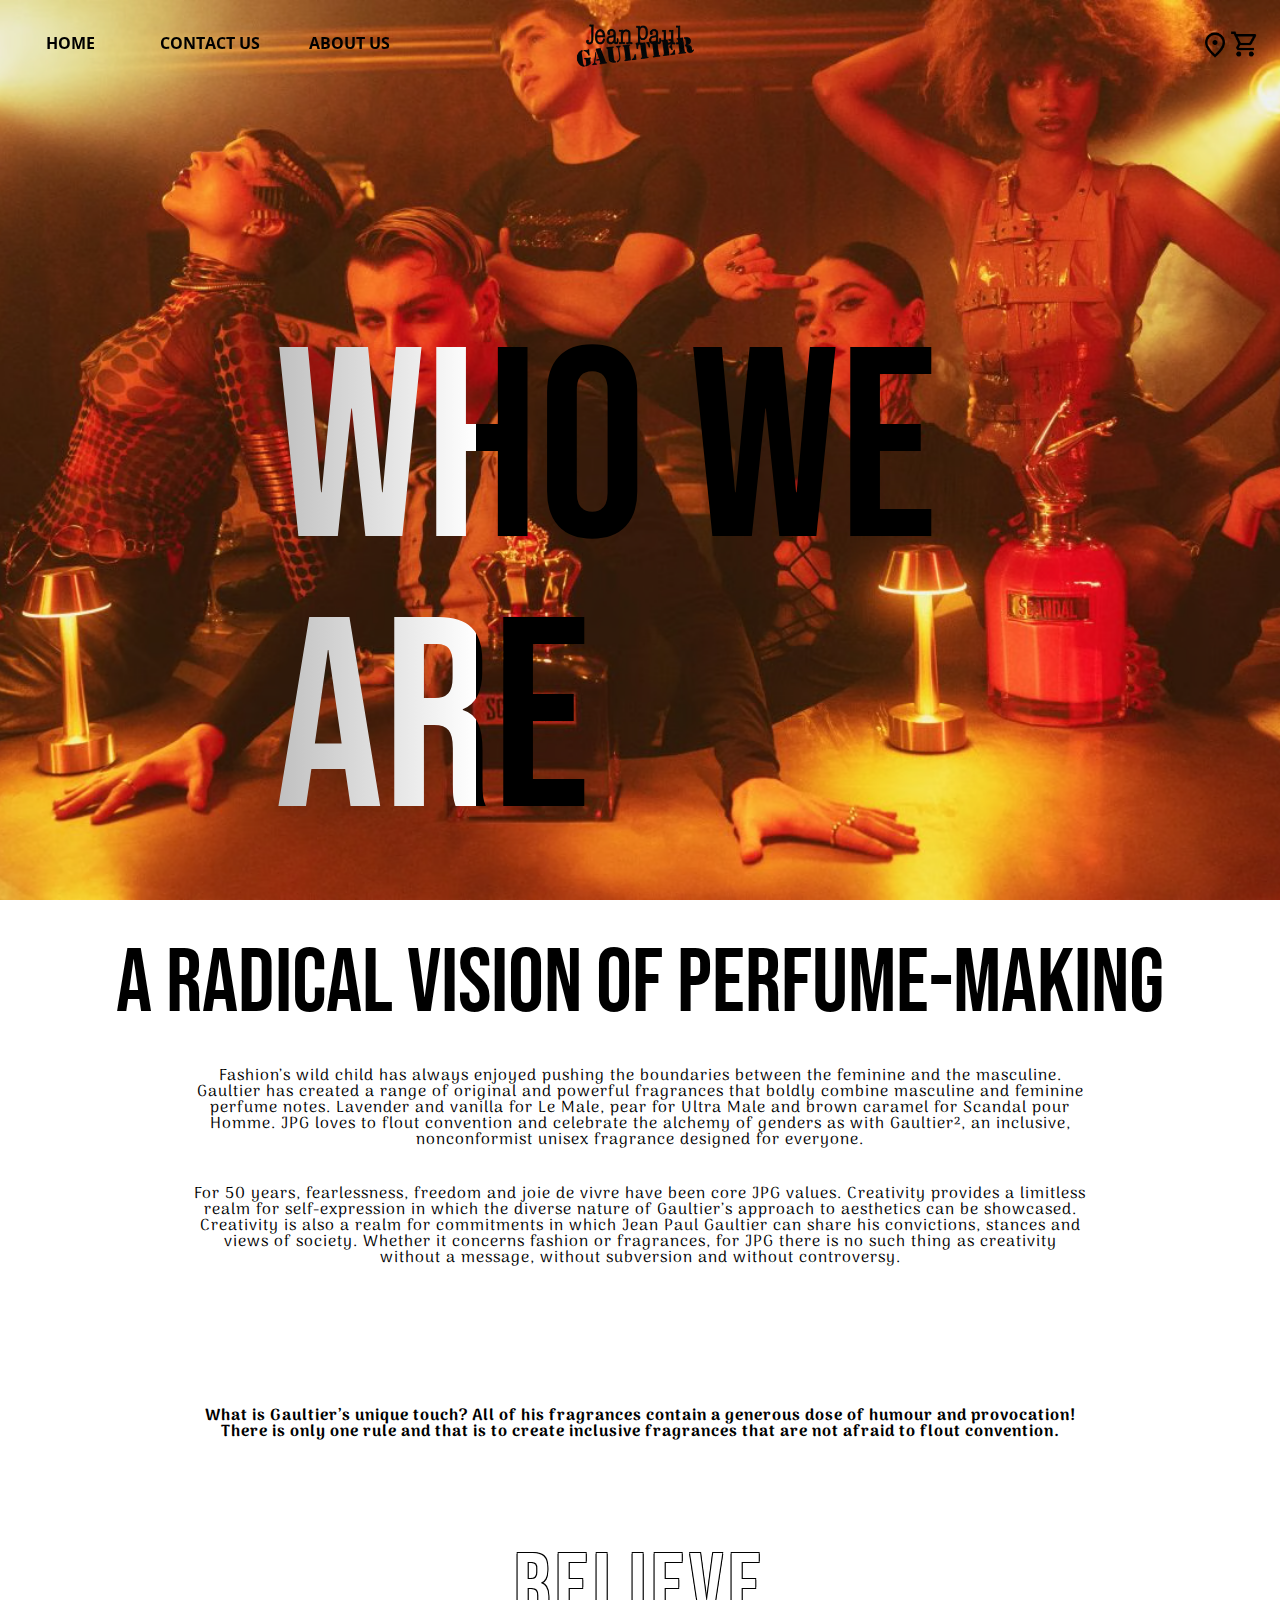
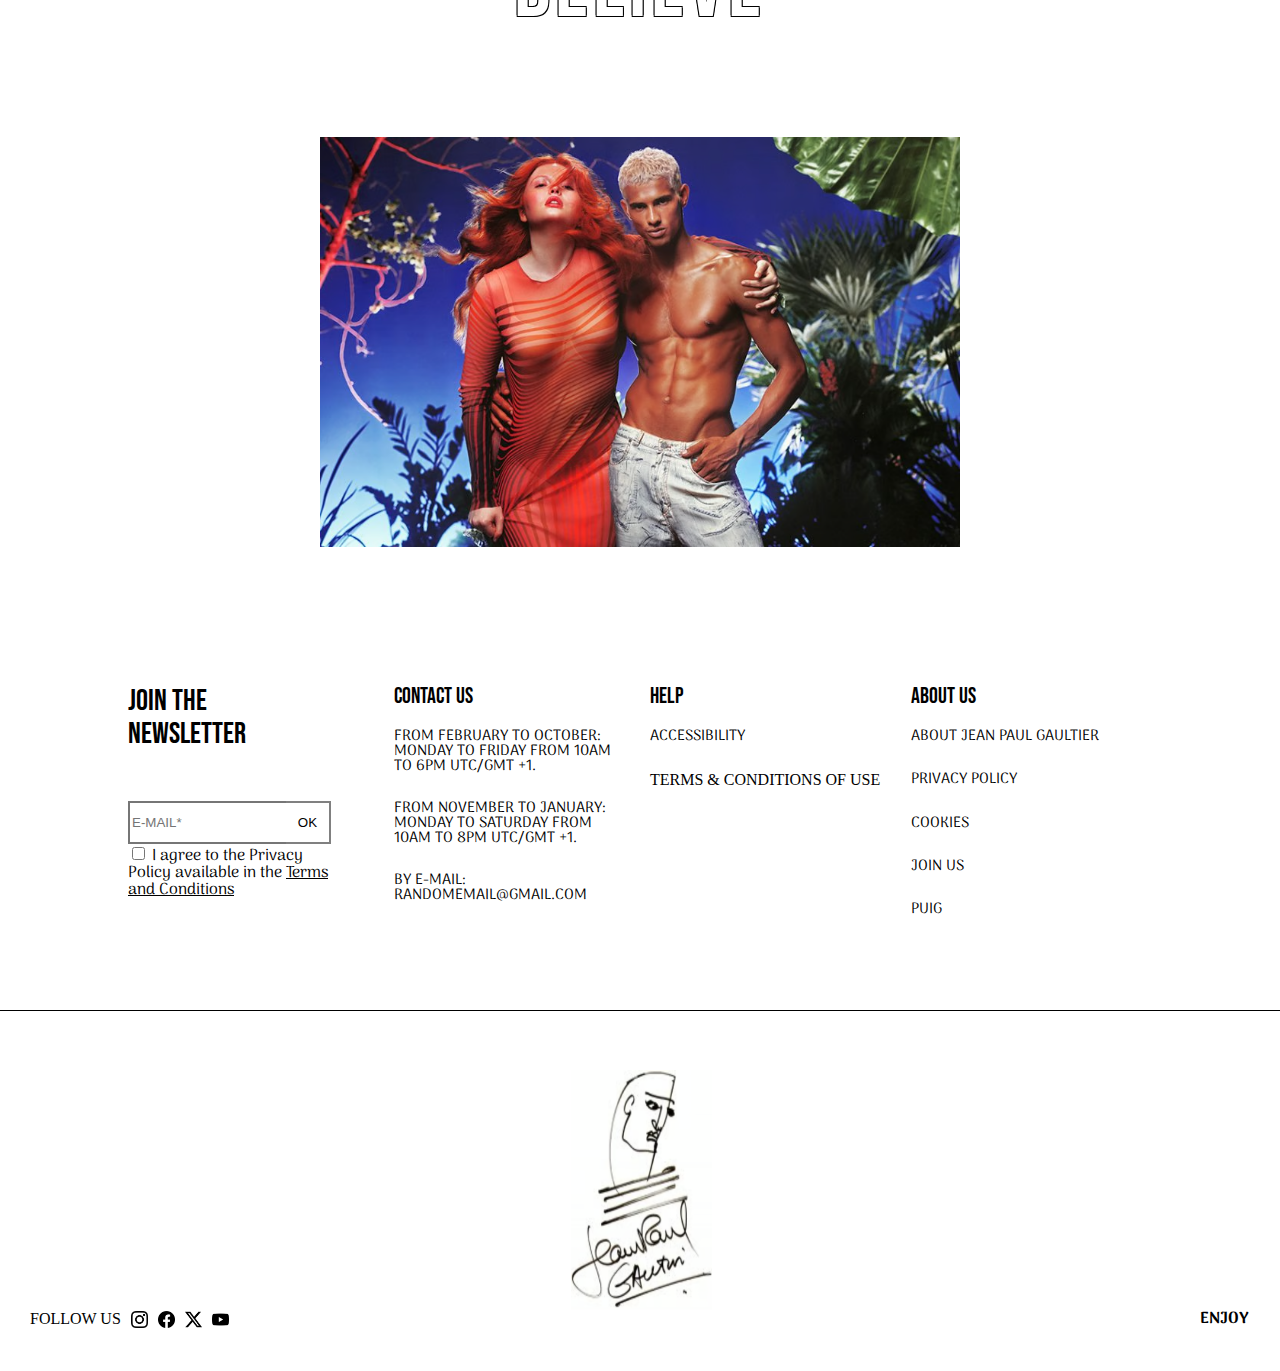
==== Final_Project/aboutUs.html @ 21e10488 "Add files via upload" ====
<!doctype html>
<html lang="en">
  
<head>
    <!--Meta datas-->
    <meta charset="utf-8">
    <meta name="viewport" content="width=device-width, initial-scale=1">
    <meta name="description" content="Perfume website-About us">
    <title>Final project</title>
    <meta name="robots" content="noindex, nofollow">
    <link rel="preconnect" href="https://fonts.googleapis.com">
    <link rel="preconnect" href="https://fonts.gstatic.com" crossorigin>
    <link href="https://fonts.googleapis.com/css2?family=Arima:wght@100..700&family=Bebas+Neue&family=Open+Sans:ital,wght@0,300..800;1,300..800&display=swap" rel="stylesheet">
    
    <link rel="stylesheet" href="./CSS/style.css">
    <link rel="stylesheet" href="./CSS/reset.css">
</head>


<body>

    <div id="GlobalHeader"></div>

<div id="AboutUS_Mast">
    <h1>Who we are</h1>
</div>

<main>
    <section id="ContactUSblock">
        <div>
            <h2>A RADICAL VISION OF PERFUME-MAKING</h2>
            <h3>Fashion’s wild child has always enjoyed pushing the boundaries between the feminine and the masculine. Gaultier has created a range of original and powerful fragrances that boldly combine masculine and feminine perfume notes. Lavender and vanilla for Le Male, pear for Ultra Male and brown caramel for Scandal pour Homme. JPG loves to flout convention and celebrate the alchemy of genders as with Gaultier², an inclusive, nonconformist unisex fragrance designed for everyone.</h3>
            <h4>For 50 years, fearlessness, freedom and joie de vivre have been core JPG values. Creativity provides a limitless realm for self-expression in which the diverse nature of Gaultier’s approach to aesthetics can be showcased. Creativity is also a realm for commitments in which Jean Paul Gaultier can share his convictions, stances and views of society. Whether it concerns fashion or fragrances, for JPG there is no such thing as creativity without a message, without subversion and without controversy. </h5>

        </div>
        <div>
            <h5>What is Gaultier’s unique touch? All of his fragrances contain a generous dose of humour and provocation! 
                There is only one rule and that is to create inclusive fragrances that are not afraid to flout convention.</h4>            <h6>BELIEVE</h6>
            <img src="./IMG/AboutUSimg3.avif">
        </div>
    </section>
</main>

    <div id="GlobalFooter"></div>

<script src="JS/java.js"></script>
</body>

</html>
---- Final_Project/CSS/style.css ----
html, body {
    height: 100%;
    margin: 0;
    padding: 0;
}

#SlideShow {
    position: relative; 
    width: 100%;
    height: 100vh; 
    overflow: hidden; 
}

/*remove later*/
p{
    height:500px;
}

.slide {
    position: absolute; /* Allows stacking on top of each other */
    width: 100%;
    height: 100vh;
    background-size: cover; 
    background-position: center; 
    background-repeat: no-repeat;
    opacity: 0; /* Hide all slides initially */
    transition: opacity 1s ease;
}

.active {
    opacity: 1; /* Show the active slide */
}

/* Ensure your background images are set correctly */
.slide:nth-child(1) {
    background-image: url('../IMG/Background1.avif');
}

.slide:nth-child(2) {
    background-image: url('../IMG/Background2.avif');
}

.slide:nth-child(3) {
    background-image: url('../IMG/Background3.avif');
}


.dot_container{
    position: absolute;
    bottom: 100px;
    left: 210px;
    text-align: center;
    z-index: 9;
}

.dot{
    display: inline-block;
    height: 15px;
    width: 15px;
    margin: 0 5px;
    border-radius: 50%;
    z-index: 10;
    background-color: white;
    cursor: pointer;
}

.dot_active{
    background-color: black;
}

.blocks{
    width: 280px;
    height: 450px;
    z-index: 9;
    position: absolute;
    bottom: 170px;
    left:120px;
}

.block1{
    position: absolute;
    width: 100%;
    height: 100%;
    display: none;
}

.block2{
    position: absolute;
    background-color: black;
    width: 100%;
    height: 100%;
    /*display: none;*/
}

.block2>div:nth-child(1){
    width: 100%;
    height: 30%;
    display:flex;
    align-items:center;
    justify-content:center
}

.block2>div:nth-child(2){
    width: 100%;
    height: 50%;
    display:flex;
    align-items:flex-start;
    justify-content:center;
}

.block2>div:nth-child(2)>div{
    display:flex;
    align-items:center;
    width:90%;
    border: 2px solid white;
    padding:5px
}

.block2>div:nth-child(1)>div>p{
    color: white;
    font-size:50px;
    height:30%;
    font-family: 'Bebas Neue';
}

.blocks2>div:nth-child(1){
    display:flex;
    flex-direction:column;
}

.block2>div:nth-child(2)>div>p{
    color:white;
    height: 50%;
    font-family: 'Arima';
}

.block2>div:nth-child(3){
    height:20%;
    display:flex;
    justify-content:center;
    align-items:center;
}

.block1>div:nth-child(3)>button{
    background-color:black;
    color:white;
    padding-top:10px;
    padding-bottom:10px;
    padding-right:80px;
    padding-left:80px;
    border: 1px solid white;
    font-size:20px;
    cursor: pointer;
    transition: background-color 0.25s;
    font-family: 'Bebas Neue';
}

.block1>div:nth-child(3)>button:hover{
    background-color: white;
    color: black;
}

.block2>div:nth-child(3)>button{
    background-color:black;
    color:white;
    padding-top:10px;
    padding-bottom:10px;
    padding-right:80px;
    padding-left:80px;
    border: 1px solid white;
    font-size:20px;
    cursor: pointer;
    transition: background-color 0.25s;
    font-family: 'Bebas Neue';
}


.block2>div:nth-child(3)>button:hover{
    background-color: white;
    color: black;
}

.block3>div:nth-child(3)>button{
    background-color:black;
    color:white;
    padding-top:10px;
    padding-bottom:10px;
    padding-right:80px;
    padding-left:80px;
    border: 1px solid white;
    font-size:20px;
    cursor: pointer;
    transition: background-color 0.25s;
    font-family: 'Bebas Neue';
}

.block3>div:nth-child(3)>button:hover{
    background-color: white;
    color: black;
}

.block3{
    position: absolute;
    width: 100%;
    height: 100%;
    display: none;
}

.block_active{
    display: block;
}


/* Header Styling */
#TOPheader {
    display: flex;
    align-items: center;
    justify-content: center;
    width: 100%;
    height: 10vh;
    position: fixed;
    top: 0;
    left: 0;
    z-index: 10;
    transition: background-color 0.5s ease; /* Smooth transition for background-color */
}

/* Transparent header when scrolled */
.white {
    background-color: white; /* Fully transparent */
}



#TOPheader>div{
    display: flex;
    width: 33.3%;
    height: 100%;
    justify-content: center;
    align-items: center;
}



#TOPheader>div:nth-child(1)>a{
    width:33.3%;
    text-align:center;
    position: relative;
    padding-bottom: 5px;
}

#TOPheader > div:nth-child(1) > a::after {
    content: ""; 
    display: block; 
    width: 100%;
    height: 3px;
    background-color: black; 
    position: absolute;
    bottom: 0;
    left: 0;
    transform: scaleX(0);
    transition: transform 0.3s ease;
}

#TOPheader > div:nth-child(1) > a:hover::after {
    transform: scaleX(1);
}

.headerA{
    text-decoration: none;
    color: black;
    /*color: white;*/
    font-family: "Open Sans";
    font-weight:bold;
}

.headerA_scrolled{
    color: black;
}


#TOPheader>div>img{
    width:35%
}

#TOPheader>div:nth-child(3){
    display:flex;
    justify-content:flex-end;
    padding-right:20px;
    width:20
}

#TOPheader>div>a{
    width: 30px;
    float:right
}

#TOPheader>div>a>img{
    width: 100%;
    float:right
}

#TOPheader>div>button{
    padding: 0;           
    border: none;          
    background: none;
    cursor: pointer;
    width:30px;
}


#TOPheader>div>button>img{
    width:100%;
    height:100%;
}

/*Main start*/

/*Main end*/

/*Footer*/


footer {
    height: 80vh; /* 30% of the viewport height */
    width: 100%;
    background-color: white; /* Optional: helps visualize the footer */
}

#UpperFooter{
    display: flex;
    height:50%;
    width:100%;
    align-items: center;
    justify-content:center;
    border-bottom-width:1px;
    border-color:black;
    border-style:solid;
}

#UpperContainer{
    display: flex;
    height:80%;
    width: 80%;
    background-color:white
}

#UpperContainer>div:nth-child(1){
    width: 25%;
    height: 100%;
    padding-right: 10px;
    background-color: white;
    
}

#UpperContainer>div:nth-child(2){
    width: 25%;
    height: 100%;
    padding-left: 10px;
    padding-right: 10px;
}

#UpperContainer>div:nth-child(3){
    width: 25%;
    height: 100%;
    padding-left: 10px;
    padding-right: 10px;;
}

#UpperContainer>div:nth-child(4){
    width: 25%;
    height: 100%;
    padding-left: 10px;
    
}

#UpperContainer>div:nth-child(4)>p:nth-child(1){
    font-family: 'Bebas Neue';
    font-size: 22px;
}

#UpperContainer>div:nth-child(4)>p:nth-child(1){
    font-family: 'Bebas Neue';
    font-size: 22px;
}


#UpperContainer>div:nth-child(1)>div{
    height:50%;
    width:90%;
}

#UpperContainer>div:nth-child(1)>div:nth-child(1){
    display:flex;
    justify-content:flex-start;
    height:40%;
}

#UpperContainer>div:nth-child(1)>div>div{
    height:60%;
    width:100%;
    font-family: 'Bebas Neue';
    text-align:left;
}

#UpperContainer>div:nth-child(1)>div>div>p{
  height:25%;
  font-size:30px;
}


#email{
    border-style:solid;
    border-right-style:none;
    padding-top:12px;
    padding-bottom:12px;
    width:70%;
    text-align:left;
    float:left;
}

#email:focus{
    border-color: black;
    box-shadow: none;
}


#email_submit{
    background-color:white;
    color:black;
    text-align:center;
    border-style:solid;
    border-left-style:none;   
    padding-top:12px;
    padding-bottom:12px;
    padding-right:12px;
    padding-left:12px;
    border-color: gray;
    transition: background-color 0.25s;
}



#terms {
    accent-color: black;
}


#terms_link{
    color:black;
}

#emailPost>label{
    font-family: 'Arima';
    padding-top: 10px;
}

#email_submit:hover{
    background-color: black;
    color: white;
    border-color: black;
}

#UpperContainer>div:nth-child(2){
    background-color: white;
    display: flex;
    align-items: center;
    justify-content: center;
}

#UpperContainer>div:nth-child(2)>div{
    height: 100%;
    width: 100%;
    padding-left: 5px;
    padding-right: 5px;
}

#UpperContainer>div:nth-child(2)>div>p{
    height: 25%;
    width: 100%;
    font-size: 15px;
    font-family: 'Arima';
}

#UpperContainer>div:nth-child(2)>div>p:nth-child(1){
    height: 15%;
    width: 100%;
    font-family: 'Bebas Neue';
    font-size: 22px;
}

#UpperContainer>div:nth-child(3){
    background-color: white;
}

#UpperContainer>div:nth-child(4){
    background-color: white;
}


#UpperContainer>div:nth-child(3)>p:nth-child(1){
    height:15%;
    width:100%;
    font-family: 'Bebas Neue';
    font-size: 22px;
}

#UpperContainer>div:nth-child(3)>p:nth-child(2){
    height:15%;
    width:100%;
    font-family: 'Arima';
    font-size: 15px;
}

#UpperContainer>div:nth-child(4)>p{
    height: 15%;
    width: 100%;
    font-size: 15px;
    font-family: 'Arima';
}

#UpperContainer>div:nth-child(4)>p:nth-child(1){
    height: 15%;
    width: 100%;
    font-size: 22px;
    font-family: 'Bebas Neue';
}




#LowFooter{
    height:50%;
    width:100%;
    display: flex;
}

#LowFooter>div{
    height: 100%;
    width:33.3%;
}

#LowFooter>div:nth-child(1){
    position: relative;
}

#LowFooter>div>p{
    height: 10px;
    width: auto;
}



#LowFooter>div:nth-child(2){
    display: flex;
    justify-content: center;
    align-items: center;
}

#LowFooter>div:nth-child(2)>img{
    height: 75%;
    width: 50%;
}

#media{
    display: flex;
    height: 10px;
    width:50px;
    width: auto;
    position: absolute;
    bottom: 50px;
    left: 30px;
}

#media>img{
    height:17px;
    padding-left:10px;
}

#media>p{
    height: 100%;
    font-family: 'Bebas Nue';
}

#LowFooter>div:nth-child(3){
    position: relative;
}

#LowFooter>div:nth-child(3)>p{
    height: 10px;
    width: auto;
    position: absolute;
    bottom: 50px;
    right: 30px;
    font-family: 'Arima';
    font-weight: bold;
}


/*Product 1 start*/

/*Product 1 end*/

/*Product 2 start*/

#MastheadP2{
    position: relative; 
    width: 100%;
    height: 100vh; 
    overflow: hidden;
    background-image: url("../IMG/Product2IMG.jpg");
    background-size: cover;
    background-position: center;
    background-repeat: no-repeat;
}

#P2block{
    width: 280px;
    height: 450px;
    z-index: 9;

    position: absolute;
    bottom: 120px;
    right:120px;
    background-color: black;
}

#P2block>div:nth-child(1){
    width: 100%;
    height: 30%;
    padding-bottom: 10px;
}

#P2block>div:nth-child(2){
    width: 100%;
    height: 70%;
    padding-top: 10px;
    text-align: left;
}

#P2block>div:nth-child(1){
    display: flex;
    justify-content: right;
    align-items: center;
}

#P2block>div>div{
    height: 50%;
    width: 90%;
    text-align: left;
}

#P2block>div>div>p{
    height: 10%;
    width: 85%;
    color: white;
    font-size: 50px;
    font-family: 'Bebas Neue';
}

#P2block>div:nth-child(2)>p{
    width:100%;
    height: 10%;
    width: 85%;
    color: white;
    font-size: 19px;
    font-family: 'Arima';
    padding-left: 20px;
    font-weight: bold;
    letter-spacing: 1px;
}

#MainContainer{
    display: flex;
    height:100vh;
    width:100%;
    padding-top: 10px;
}

#MainContainer>div{
    height:100%;
    width:50%;
    display: flex;
    justify-content: center;
    align-items: center;
}

#leftDIV>img{
    height: 90%;
    width: auto;
}

#P2buyBlock{
    height:70%;
    width:50%;
    background-color: #8C3E92;
}

#P2buyBlock>div:nth-child(1){
    display: flex;
    height: 50%;
    width: 100%;
    align-items: center;
    justify-content: center;
    padding-top: 15px;
}

#P2buyBlock>div:nth-child(1)>video{
   height: 100%;
   width: 100%;
}

#P2buyBlock>div:nth-child(2){
    width: 100%;
    height: 15%;
    text-align: center;
    padding-top: 10px;
}

#P2buyBlock>div:nth-child(2)>p:nth-child(1){
    font-family: 'Bebas Neue';
    font-size: 45px;
    width: 100%;
    height: 50%;
}

#P2buyBlock>div:nth-child(2)>p:nth-child(2){
    font-family: 'Bebas Neue';
    font-size: 20px;
    width: 100%;
    height: 50%;
    padding-top: 5px;
}

#P2buyBlock>div:nth-child(3){
    width: 100%;
    height: 10%;
    display: flex;
    justify-content: space-around;
    align-items: center;
}

    #P2buyBlock>div:nth-child(3)>button{
        width: 60px;
        height: 60px;
        border: 2px solid black; 
        font-family: 'Bebas Neue';
        font-size: large;
        transition: background-color 0.25s, color 0.25s, box-shadow 0.3s; 

    }

    #P2buyBlock>div:nth-child(3)>button:hover{
        color: white;
        background-color: black;
    }

    .P2active {
        color: white;
        background-color: black;
    }

    #P2buyBlock>div:nth-child(4){
        height: 22%;
        width: 100%;
        display: flex;
        align-items: center;
        justify-content: center;
    }

    #P2buyBlock>div:nth-child(4)>button{
        height: 60px;
        width: 150px;
        border: 2px solid black;
        font-family: 'Bebas Neue';
        font-size: 3vh;
        transition: background-color 0.25s, color 0.25s, box-shadow 0.3s;
    }

    #P2buyBlock>div:nth-child(4)>button:hover{
        background-color: black;
        color: white;
    }

/*Product 2 end*/

/*Product 3 start*/

/*Product 3 end*/

/*Product 4 start*/

/*Product 4 end*/

/*Product 5 start*/

/*Product 5 end*/

/*About us start*/

#AboutUS_Mast{
    position: relative;
    width: 100%;
    height: 100vh;
    background-image: url(../IMG/AboutUSmast.avif);
    background-repeat: no-repeat;
    background-position: center;
    background-size: cover;
}

#AboutUS_Mast > h1 {
    font-family: 'Bebas Neue';
    font-size: 30vh;
    position: absolute;
    bottom: 40px;
    left: 21.5%;
    /* Set the text color to black */
    color: transparent; /* The text will remain black */
    /* Apply the moving white stripe using linear-gradient */
    background: linear-gradient(90deg, black 20%, white 60%, black 20%, white 60%, black 20%);
    background-size: 200% 100%; /* Makes the gradient twice the width of the text */
    background-position: 100% 0; /* Start the gradient on the far right */
    /* Clip the background gradient to the text only */
    -webkit-background-clip: text; /* Clip the background to the text itself */
    background-clip: text; /* Also ensure cross-browser support */
    animation: stripeMove 3s linear infinite; /* Animation to move the stripe */
}

/* Animation to move the white stripe */
@keyframes stripeMove {
    0% {
        background-position: 100% 0; /* Start the stripe off-screen on the right */
    }
    100% {
        background-position: -100% 0; /* Move the stripe completely to the left */
    }
}

#ContactUSblock{
    height: 150vh;
    width: 100%;
}

#ContactUSblock>div:nth-child(1){
    height: 30%;
    width: 100%;
}

#ContactUSblock>div{
    display: flex;
    justify-content: space-evenly;
    align-items: center;
    flex-direction: column;
}

#ContactUSblock>div:nth-child(2){
    height: 70%;
    width: 100%;
}

#ContactUSblock>div>h2{
    font-family: 'Bebas Neue';
    font-size: 10vh;
}

#ContactUSblock>div>h3{
    font-family: 'Arima';
    width: 70vW;
    text-align: center;
    letter-spacing: 1px;
}

#ContactUSblock>div>h4{
    font-family: 'Arima';
    width: 70vW;
    text-align: center;
    letter-spacing: 1px;
}

#ContactUSblock>div>h5{
    font-family: 'Arima';
    width: 70vW;
    text-align: center;
    letter-spacing: 1px;
    font-weight: bold;
}

#ContactUSblock>div>h6{
    font-family: 'Bebas Neue';
    font-size: 10vh;
    letter-spacing: 5px;
    color: white; 
    text-shadow: 
        1px 1px 0 black, 
        -1px 1px 0 black, 
        1px -1px 0 black, 
        -1px -1px 0 black;
    transition: text-shadow 0.2s;
}

#ContactUSblock>div>h6:hover{
    color: black; 
    text-shadow: 
        1px 1px 0 white,
        -1px 1px 0 white,
        1px -1px 0 white, 
        -1px -1px 0 white;
}


#ContactUSblock>div>img{
    width: 50%;
}


/*About us end*/

/*Contact us start*/

#ContactMast{
    height: 100vh;
    position: relative;
    background-image: url(../IMG/ContactBackground.jpg);
}


#textContainer {
    position: relative;
    top: 50%; /* Center vertically */
    width: 100%; /* Full width of the screen */
    transform: translateY(-50%); /* Center the text container */
    overflow: hidden; /* Hide overflow */
    white-space: nowrap; /* Keep text on one line */
}

#LoopingText {
    display: inline-block;
    animation: scroll 10s linear infinite; /* Adjust speed to match length */
    font-size: 5rem;
    font-family: Arial, sans-serif;
    color: black;
    white-space: nowrap; /* Prevent wrapping */
}

/* Duplicate for seamless scrolling */
#LoopingText span {
    display: inline-block;
    padding-right: 1rem; /* Spacing between words */
    font-family: 'Bebas Neue';
    color: white;
}

#ContactMast img{
    height: 80%;
    position: absolute;
    bottom: 0px;
    left: 45%;
}

@keyframes scroll {
    0% {
        transform: translateX(0); /* Start from initial position */
    }
    100% {
        transform: translateX(-100%); /* Move completely out of view */
    }
}

#ContactMain{
    height: 120vh;
    width: 100%;
}

#ContactMain div:nth-child(1){
    height: 30%;
    display: flex;
    justify-content: center;
    align-items: center;
}

#ContactMain div h2{
    font-family: 'Bebas Neue';
    font-size: 7vh;
}

#ContactMain div:nth-child(2){
    height: 50%;
    width: 100%;
    display: flex;
    justify-content: center;
    align-items: center;
    position: relative;
}
#ContactMain div form{
    display: flex;
    flex-direction: column;
    height: 70%;
    justify-content: space-between;
    text-align: center;
    position: absolute;
    top: 0px;
}

#Cemail,#Cphone,#Ccomment{
    font-family: 'Bebas Neue';
}

#Cemail2,#Cphone2,#Ccomment2{
    font-family: 'Arima';
    border-style:solid;
    padding-top:12px;
    padding-bottom:12px;
    text-align:center;
    float:left;
}

#Csubmit2{
        background-color:white;
        color:black;
        text-align:center;
        border-style:solid;
        padding-top:12px;
        padding-bottom:12px;
        padding-right:12px;
        padding-left:12px;
        border-color: gray;
        transition: background-color 0.25s;
}

#Csubmit2:hover{
    background-color: black;
    color: white;
}

#ContactMain>div:nth-child(3){
    height: 20%;
    text-align: center;
}

#ContactMain>div>h3>a{
    font-family: 'Bebas Neue';
    font-size: 7vh;
    color: black;
}

/*Contact us end*/
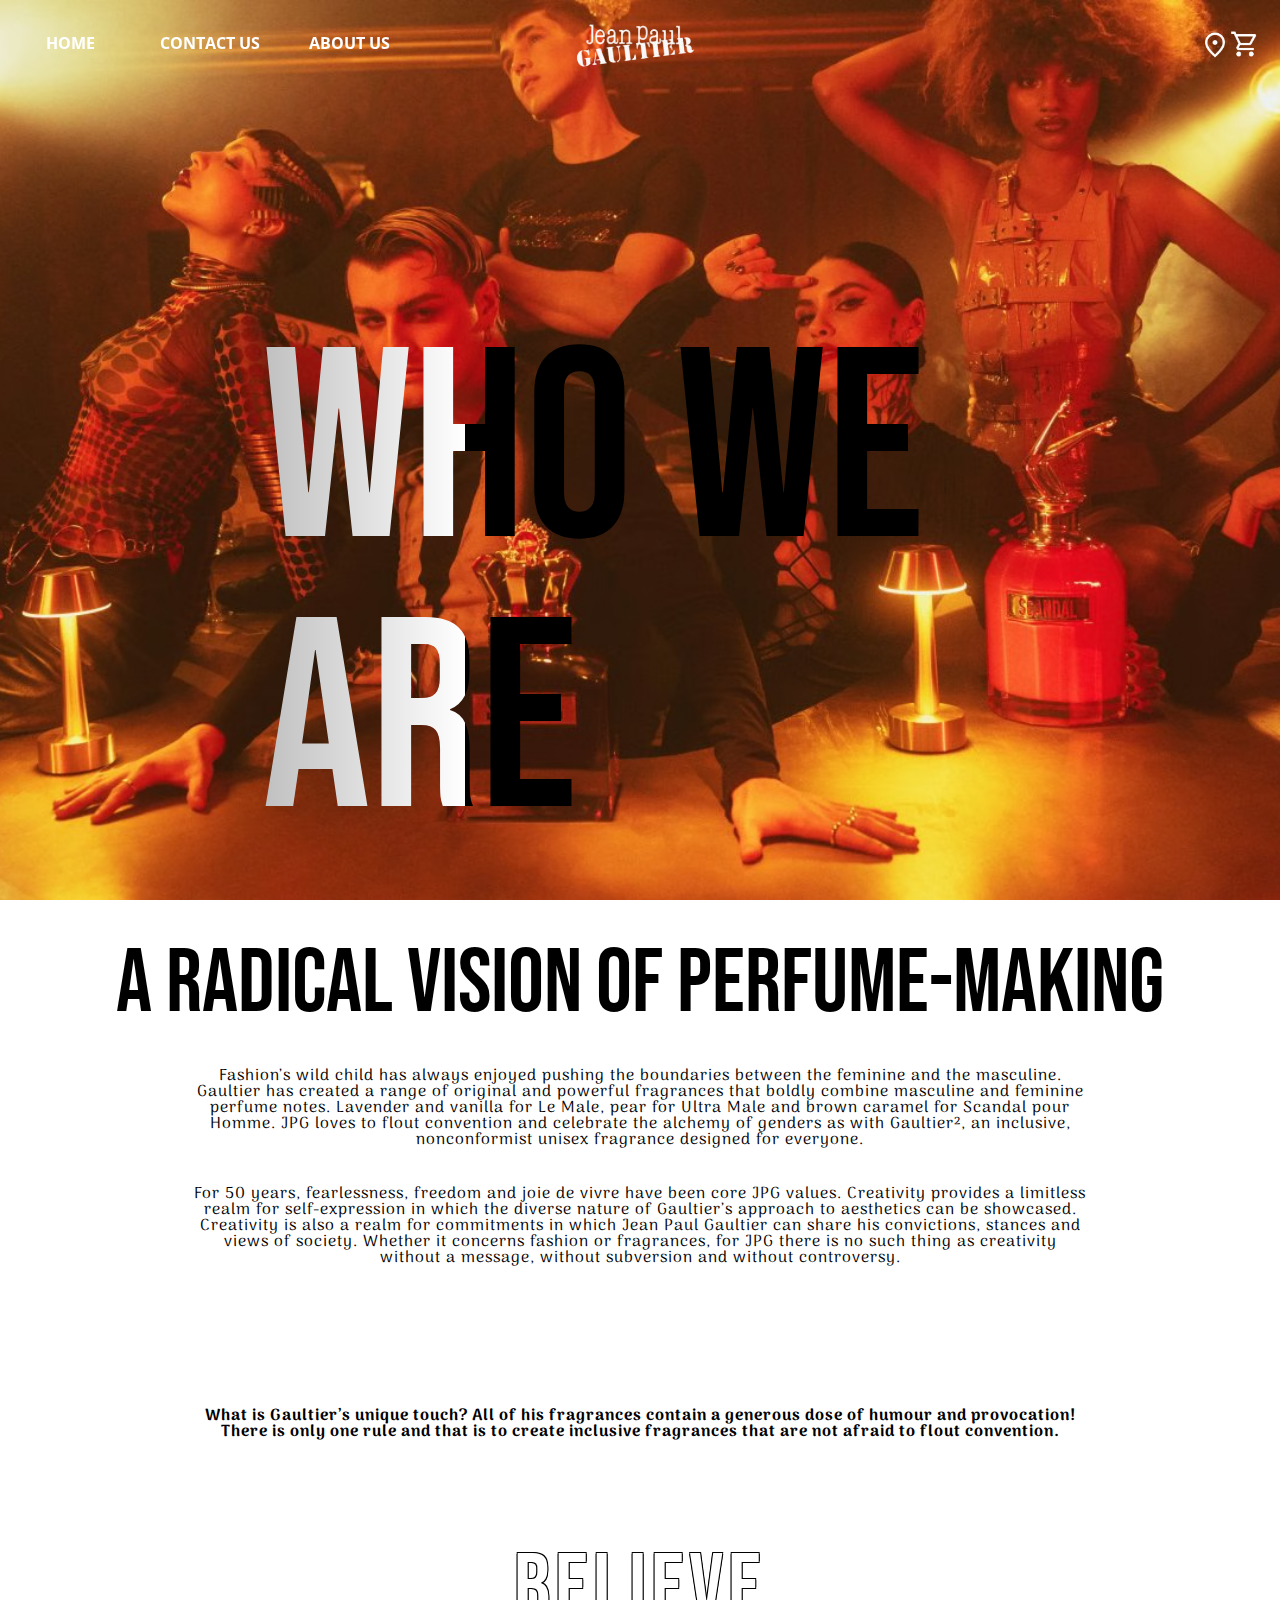
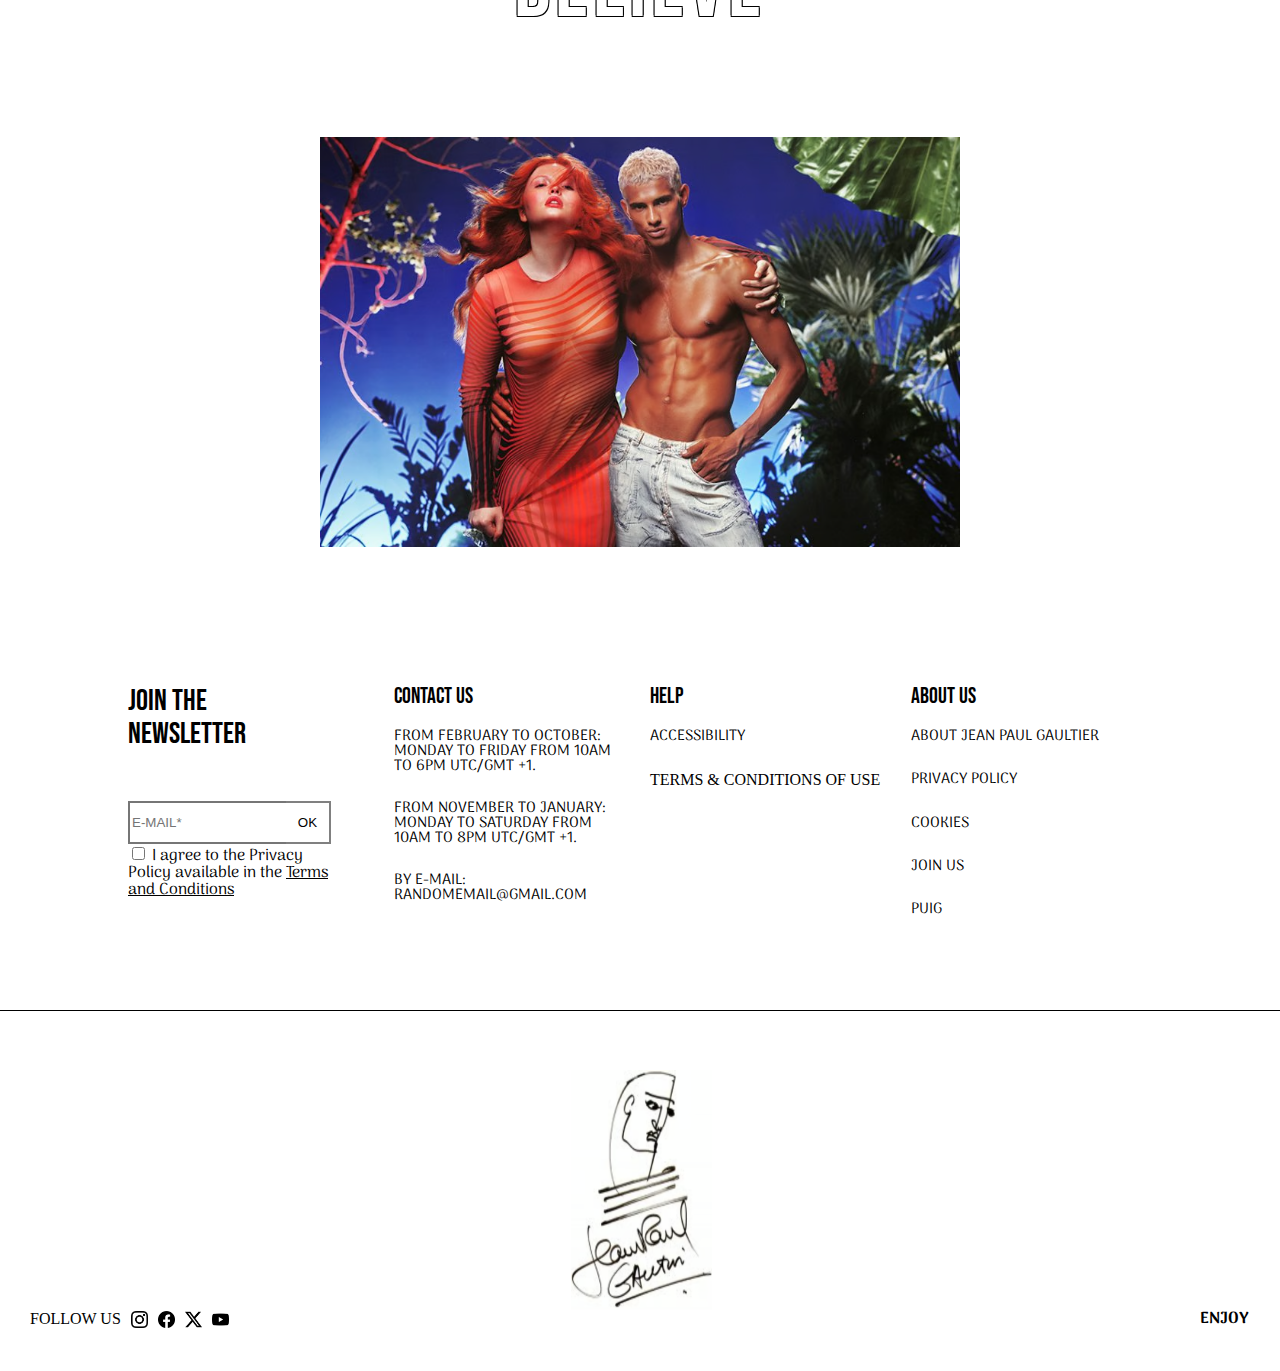
==== commit eaf5b773: "Add files via upload" ====
--- a/Final_Project/aboutUs.html
+++ b/Final_Project/aboutUs.html
@@ -18,31 +18,32 @@
 
 
 <body>
-
+    <!--Adding global header-->
     <div id="GlobalHeader"></div>
-
+<!--About us masthead-->
 <div id="AboutUS_Mast">
     <h1>Who we are</h1>
 </div>
 
 <main>
+    <!--Div containing the main text of the page-->
     <section id="ContactUSblock">
         <div>
             <h2>A RADICAL VISION OF PERFUME-MAKING</h2>
             <h3>Fashion’s wild child has always enjoyed pushing the boundaries between the feminine and the masculine. Gaultier has created a range of original and powerful fragrances that boldly combine masculine and feminine perfume notes. Lavender and vanilla for Le Male, pear for Ultra Male and brown caramel for Scandal pour Homme. JPG loves to flout convention and celebrate the alchemy of genders as with Gaultier², an inclusive, nonconformist unisex fragrance designed for everyone.</h3>
-            <h4>For 50 years, fearlessness, freedom and joie de vivre have been core JPG values. Creativity provides a limitless realm for self-expression in which the diverse nature of Gaultier’s approach to aesthetics can be showcased. Creativity is also a realm for commitments in which Jean Paul Gaultier can share his convictions, stances and views of society. Whether it concerns fashion or fragrances, for JPG there is no such thing as creativity without a message, without subversion and without controversy. </h5>
+            <h4>For 50 years, fearlessness, freedom and joie de vivre have been core JPG values. Creativity provides a limitless realm for self-expression in which the diverse nature of Gaultier’s approach to aesthetics can be showcased. Creativity is also a realm for commitments in which Jean Paul Gaultier can share his convictions, stances and views of society. Whether it concerns fashion or fragrances, for JPG there is no such thing as creativity without a message, without subversion and without controversy. </h4>
 
         </div>
         <div>
             <h5>What is Gaultier’s unique touch? All of his fragrances contain a generous dose of humour and provocation! 
-                There is only one rule and that is to create inclusive fragrances that are not afraid to flout convention.</h4>            <h6>BELIEVE</h6>
-            <img src="./IMG/AboutUSimg3.avif">
+                There is only one rule and that is to create inclusive fragrances that are not afraid to flout convention.</h5>            <h6>BELIEVE</h6>
+            <img src="./IMG/AboutUSimg3.avif" alt="AboutUs_Image3">
         </div>
     </section>
 </main>
-
+    <!--Adding global footer-->
     <div id="GlobalFooter"></div>
-
+    <!--Adding JS-->
 <script src="JS/java.js"></script>
 </body>
 
--- a/Final_Project/CSS/style.css
+++ b/Final_Project/CSS/style.css
@@ -1,19 +1,27 @@
+/*Basic styling for body and text*/
+
 html, body {
     height: 100%;
     margin: 0;
     padding: 0;
 }
-
+h1,h2,h3,h4,h5,h6 {
+    font-family: 'bebas Neue', cursive;
+}
+p,li,a,ul{
+    font-family: 'Arima', Arial, sans-serif;
+}
+
+button,a,span:hover{
+    cursor: url("../IMG/intensity-check-p1_resized.png"), auto;
+}
+
+/*Slide show styling*/
 #SlideShow {
     position: relative; 
     width: 100%;
     height: 100vh; 
     overflow: hidden; 
-}
-
-/*remove later*/
-p{
-    height:500px;
 }
 
 .slide {
@@ -31,7 +39,7 @@
     opacity: 1; /* Show the active slide */
 }
 
-/* Ensure your background images are set correctly */
+/*set all background images for the slides*/
 .slide:nth-child(1) {
     background-image: url('../IMG/Background1.avif');
 }
@@ -44,7 +52,9 @@
     background-image: url('../IMG/Background3.avif');
 }
 
-
+/*dots styling*/
+
+/*container for the dots*/
 .dot_container{
     position: absolute;
     bottom: 100px;
@@ -53,6 +63,7 @@
     z-index: 9;
 }
 
+/*styling for the dots themselves*/
 .dot{
     display: inline-block;
     height: 15px;
@@ -61,12 +72,13 @@
     border-radius: 50%;
     z-index: 10;
     background-color: white;
-    cursor: pointer;
 }
 
 .dot_active{
     background-color: black;
 }
+
+/*Black blox containing the text styling*/
 
 .blocks{
     width: 280px;
@@ -77,19 +89,11 @@
     left:120px;
 }
 
-.block1{
-    position: absolute;
-    width: 100%;
-    height: 100%;
-    display: none;
-}
-
 .block2{
     position: absolute;
     background-color: black;
     width: 100%;
     height: 100%;
-    /*display: none;*/
 }
 
 .block2>div:nth-child(1){
@@ -139,25 +143,6 @@
     display:flex;
     justify-content:center;
     align-items:center;
-}
-
-.block1>div:nth-child(3)>button{
-    background-color:black;
-    color:white;
-    padding-top:10px;
-    padding-bottom:10px;
-    padding-right:80px;
-    padding-left:80px;
-    border: 1px solid white;
-    font-size:20px;
-    cursor: pointer;
-    transition: background-color 0.25s;
-    font-family: 'Bebas Neue';
-}
-
-.block1>div:nth-child(3)>button:hover{
-    background-color: white;
-    color: black;
 }
 
 .block2>div:nth-child(3)>button{
@@ -169,7 +154,6 @@
     padding-left:80px;
     border: 1px solid white;
     font-size:20px;
-    cursor: pointer;
     transition: background-color 0.25s;
     font-family: 'Bebas Neue';
 }
@@ -178,36 +162,6 @@
 .block2>div:nth-child(3)>button:hover{
     background-color: white;
     color: black;
-}
-
-.block3>div:nth-child(3)>button{
-    background-color:black;
-    color:white;
-    padding-top:10px;
-    padding-bottom:10px;
-    padding-right:80px;
-    padding-left:80px;
-    border: 1px solid white;
-    font-size:20px;
-    cursor: pointer;
-    transition: background-color 0.25s;
-    font-family: 'Bebas Neue';
-}
-
-.block3>div:nth-child(3)>button:hover{
-    background-color: white;
-    color: black;
-}
-
-.block3{
-    position: absolute;
-    width: 100%;
-    height: 100%;
-    display: none;
-}
-
-.block_active{
-    display: block;
 }
 
 
@@ -225,12 +179,10 @@
     transition: background-color 0.5s ease; /* Smooth transition for background-color */
 }
 
-/* Transparent header when scrolled */
+/*class to make the header white when scrolled down*/
 .white {
-    background-color: white; /* Fully transparent */
-}
-
-
+    background-color: white;
+}
 
 #TOPheader>div{
     display: flex;
@@ -240,16 +192,24 @@
     align-items: center;
 }
 
-
-
-#TOPheader>div:nth-child(1)>a{
+#TOPheader>menu{
+    display: flex;
+    width: 33.3%;
+    height: 100%;
+    justify-content: center;
+    align-items: center;
+}
+
+#TOPheader>menu>a{
     width:33.3%;
     text-align:center;
     position: relative;
     padding-bottom: 5px;
 }
 
-#TOPheader > div:nth-child(1) > a::after {
+/*bar under anchors when hovered*/
+
+#TOPheader>menu>a::after {
     content: ""; 
     display: block; 
     width: 100%;
@@ -262,14 +222,15 @@
     transition: transform 0.3s ease;
 }
 
-#TOPheader > div:nth-child(1) > a:hover::after {
+#TOPheader>menu>a:hover::after {
     transform: scaleX(1);
 }
+
+/*making all anchors white when scrolled down*/
 
 .headerA{
     text-decoration: none;
-    color: black;
-    /*color: white;*/
+    color: white;
     font-family: "Open Sans";
     font-weight:bold;
 }
@@ -287,7 +248,6 @@
     display:flex;
     justify-content:flex-end;
     padding-right:20px;
-    width:20
 }
 
 #TOPheader>div>a{
@@ -304,7 +264,6 @@
     padding: 0;           
     border: none;          
     background: none;
-    cursor: pointer;
     width:30px;
 }
 
@@ -314,19 +273,14 @@
     height:100%;
 }
 
-/*Main start*/
-
-/*Main end*/
-
-/*Footer*/
-
-
+/*General footer styling*/
 footer {
     height: 80vh; /* 30% of the viewport height */
     width: 100%;
     background-color: white; /* Optional: helps visualize the footer */
 }
 
+/*Upper part of the footer styling*/
 #UpperFooter{
     display: flex;
     height:50%;
@@ -374,6 +328,7 @@
     
 }
 
+/*footer text styling*/
 #UpperContainer>div:nth-child(4)>p:nth-child(1){
     font-family: 'Bebas Neue';
     font-size: 22px;
@@ -408,7 +363,7 @@
   font-size:30px;
 }
 
-
+/*email submission styling*/
 #email{
     border-style:solid;
     border-right-style:none;
@@ -439,8 +394,7 @@
     transition: background-color 0.25s;
 }
 
-
-
+/*terms conditions stylings*/
 #terms {
     accent-color: black;
 }
@@ -528,7 +482,7 @@
 
 
 
-
+/*Lower footer styling*/
 #LowFooter{
     height:50%;
     width:100%;
@@ -557,11 +511,13 @@
     align-items: center;
 }
 
+/*adjusting footer image*/
 #LowFooter>div:nth-child(2)>img{
     height: 75%;
     width: 50%;
 }
 
+/*Social media logos styling*/
 #media{
     display: flex;
     height: 10px;
@@ -596,207 +552,7 @@
     font-weight: bold;
 }
 
-
-/*Product 1 start*/
-
-/*Product 1 end*/
-
-/*Product 2 start*/
-
-#MastheadP2{
-    position: relative; 
-    width: 100%;
-    height: 100vh; 
-    overflow: hidden;
-    background-image: url("../IMG/Product2IMG.jpg");
-    background-size: cover;
-    background-position: center;
-    background-repeat: no-repeat;
-}
-
-#P2block{
-    width: 280px;
-    height: 450px;
-    z-index: 9;
-
-    position: absolute;
-    bottom: 120px;
-    right:120px;
-    background-color: black;
-}
-
-#P2block>div:nth-child(1){
-    width: 100%;
-    height: 30%;
-    padding-bottom: 10px;
-}
-
-#P2block>div:nth-child(2){
-    width: 100%;
-    height: 70%;
-    padding-top: 10px;
-    text-align: left;
-}
-
-#P2block>div:nth-child(1){
-    display: flex;
-    justify-content: right;
-    align-items: center;
-}
-
-#P2block>div>div{
-    height: 50%;
-    width: 90%;
-    text-align: left;
-}
-
-#P2block>div>div>p{
-    height: 10%;
-    width: 85%;
-    color: white;
-    font-size: 50px;
-    font-family: 'Bebas Neue';
-}
-
-#P2block>div:nth-child(2)>p{
-    width:100%;
-    height: 10%;
-    width: 85%;
-    color: white;
-    font-size: 19px;
-    font-family: 'Arima';
-    padding-left: 20px;
-    font-weight: bold;
-    letter-spacing: 1px;
-}
-
-#MainContainer{
-    display: flex;
-    height:100vh;
-    width:100%;
-    padding-top: 10px;
-}
-
-#MainContainer>div{
-    height:100%;
-    width:50%;
-    display: flex;
-    justify-content: center;
-    align-items: center;
-}
-
-#leftDIV>img{
-    height: 90%;
-    width: auto;
-}
-
-#P2buyBlock{
-    height:70%;
-    width:50%;
-    background-color: #8C3E92;
-}
-
-#P2buyBlock>div:nth-child(1){
-    display: flex;
-    height: 50%;
-    width: 100%;
-    align-items: center;
-    justify-content: center;
-    padding-top: 15px;
-}
-
-#P2buyBlock>div:nth-child(1)>video{
-   height: 100%;
-   width: 100%;
-}
-
-#P2buyBlock>div:nth-child(2){
-    width: 100%;
-    height: 15%;
-    text-align: center;
-    padding-top: 10px;
-}
-
-#P2buyBlock>div:nth-child(2)>p:nth-child(1){
-    font-family: 'Bebas Neue';
-    font-size: 45px;
-    width: 100%;
-    height: 50%;
-}
-
-#P2buyBlock>div:nth-child(2)>p:nth-child(2){
-    font-family: 'Bebas Neue';
-    font-size: 20px;
-    width: 100%;
-    height: 50%;
-    padding-top: 5px;
-}
-
-#P2buyBlock>div:nth-child(3){
-    width: 100%;
-    height: 10%;
-    display: flex;
-    justify-content: space-around;
-    align-items: center;
-}
-
-    #P2buyBlock>div:nth-child(3)>button{
-        width: 60px;
-        height: 60px;
-        border: 2px solid black; 
-        font-family: 'Bebas Neue';
-        font-size: large;
-        transition: background-color 0.25s, color 0.25s, box-shadow 0.3s; 
-
-    }
-
-    #P2buyBlock>div:nth-child(3)>button:hover{
-        color: white;
-        background-color: black;
-    }
-
-    .P2active {
-        color: white;
-        background-color: black;
-    }
-
-    #P2buyBlock>div:nth-child(4){
-        height: 22%;
-        width: 100%;
-        display: flex;
-        align-items: center;
-        justify-content: center;
-    }
-
-    #P2buyBlock>div:nth-child(4)>button{
-        height: 60px;
-        width: 150px;
-        border: 2px solid black;
-        font-family: 'Bebas Neue';
-        font-size: 3vh;
-        transition: background-color 0.25s, color 0.25s, box-shadow 0.3s;
-    }
-
-    #P2buyBlock>div:nth-child(4)>button:hover{
-        background-color: black;
-        color: white;
-    }
-
-/*Product 2 end*/
-
-/*Product 3 start*/
-
-/*Product 3 end*/
-
-/*Product 4 start*/
-
-/*Product 4 end*/
-
-/*Product 5 start*/
-
-/*Product 5 end*/
-
-/*About us start*/
+/*About us styling*/
 
 #AboutUS_Mast{
     position: relative;
@@ -808,33 +564,33 @@
     background-size: cover;
 }
 
-#AboutUS_Mast > h1 {
+#AboutUS_Mast>h1 {
     font-family: 'Bebas Neue';
     font-size: 30vh;
     position: absolute;
     bottom: 40px;
-    left: 21.5%;
-    /* Set the text color to black */
-    color: transparent; /* The text will remain black */
-    /* Apply the moving white stripe using linear-gradient */
+    left: 20.5%;    
+    color: transparent;
+     /*Apply the moving white stripe using linear-gradient*/
     background: linear-gradient(90deg, black 20%, white 60%, black 20%, white 60%, black 20%);
-    background-size: 200% 100%; /* Makes the gradient twice the width of the text */
-    background-position: 100% 0; /* Start the gradient on the far right */
-    /* Clip the background gradient to the text only */
-    -webkit-background-clip: text; /* Clip the background to the text itself */
-    background-clip: text; /* Also ensure cross-browser support */
-    animation: stripeMove 3s linear infinite; /* Animation to move the stripe */
-}
-
-/* Animation to move the white stripe */
+    background-size: 200% 100%; 
+    background-position: 100% 0; 
+    -webkit-background-clip: text; 
+    background-clip: text;
+    animation: stripeMove 3s linear infinite; /*Animation to move the stripe*/
+}
+
+/*Animation to move the white stripe*/
 @keyframes stripeMove {
     0% {
-        background-position: 100% 0; /* Start the stripe off-screen on the right */
+        background-position: 100% 0; /*Start the stripe off-screen on the right*/
     }
     100% {
-        background-position: -100% 0; /* Move the stripe completely to the left */
-    }
-}
+        background-position: -100% 0; /*Move the stripe completely to the left*/
+    }
+}
+
+/*About Us styling*/
 
 #ContactUSblock{
     height: 150vh;
@@ -923,29 +679,29 @@
     background-image: url(../IMG/ContactBackground.jpg);
 }
 
+/*Looping text styling*/
 
 #textContainer {
     position: relative;
-    top: 50%; /* Center vertically */
-    width: 100%; /* Full width of the screen */
-    transform: translateY(-50%); /* Center the text container */
-    overflow: hidden; /* Hide overflow */
-    white-space: nowrap; /* Keep text on one line */
-}
-
-#LoopingText {
+    top: 50%; 
+    width: 100%; 
+    transform: translateY(-50%); 
+    overflow: hidden; 
+    white-space: nowrap; 
+}
+
+.LoopingText {
     display: inline-block;
-    animation: scroll 10s linear infinite; /* Adjust speed to match length */
+    animation: scroll 10s linear infinite;
     font-size: 5rem;
     font-family: Arial, sans-serif;
     color: black;
-    white-space: nowrap; /* Prevent wrapping */
-}
-
-/* Duplicate for seamless scrolling */
-#LoopingText span {
+    white-space: nowrap; /*Prevent wrapping*/
+}
+
+.LoopingText span {
     display: inline-block;
-    padding-right: 1rem; /* Spacing between words */
+    padding-right: 1rem; /*Spacing between words*/
     font-family: 'Bebas Neue';
     color: white;
 }
@@ -957,6 +713,8 @@
     left: 45%;
 }
 
+/*Looping animation*/
+
 @keyframes scroll {
     0% {
         transform: translateX(0); /* Start from initial position */
@@ -966,6 +724,8 @@
     }
 }
 
+/*Contact us main styling*/
+
 #ContactMain{
     height: 120vh;
     width: 100%;
@@ -991,6 +751,9 @@
     align-items: center;
     position: relative;
 }
+
+/*Contact us form styling*/
+
 #ContactMain div form{
     display: flex;
     flex-direction: column;
@@ -1000,6 +763,8 @@
     position: absolute;
     top: 0px;
 }
+
+/*Form text styling*/
 
 #Cemail,#Cphone,#Ccomment{
     font-family: 'Bebas Neue';
@@ -1013,6 +778,8 @@
     text-align:center;
     float:left;
 }
+
+/*submit button*/
 
 #Csubmit2{
         background-color:white;
@@ -1043,4 +810,576 @@
     color: black;
 }
 
-/*Contact us end*/+/*Contact us end*/
+
+/*poster 1*/
+.p1-top{
+    padding-top: 5%;
+    display: grid;
+    grid-template-columns:1fr 2fr;
+    grid-auto-rows:60vh 60vh;
+    padding-left: 120px;
+    padding-right: 120px;
+    margin-bottom: 100px;
+    grid-template-areas:
+    "p1-p p1-poster"
+    "p1-pr p1-poster";
+}
+.p1-p{
+    grid-area: p1-p;
+    padding-right: 25%;
+    display: flex;
+    flex-direction: column;
+}
+.p1-pr{
+    grid-area: p1-pr;
+    justify-self: center;
+    align-self: center;
+}
+.p1-poster{
+    grid-area: p1-poster;
+    justify-self: center;
+    align-self: center;
+}
+
+/*poster 2*/
+.p2-top{
+    display: grid;
+    grid-template-columns:2fr 1fr;
+    grid-auto-rows:60vh 60vh;
+    padding-left: 120px;
+    padding-right: 120px;
+    margin-bottom: 100px;
+    grid-template-areas:
+    "p2-poster p2-p"
+    "p2-poster p2-pr";
+}
+.p2-p{
+    grid-area: p2-p;
+    margin-left: 5%;
+    display: flex;
+    flex-direction: column;
+}
+.p2-pr{
+    margin-left: 5%;
+    grid-area: p2-pr;
+}
+.p2-poster{
+    grid-area: p2-poster;
+    justify-self: center;
+    align-self: center;
+}
+
+/*all products*/
+.p-all{
+    display: grid;
+    grid-template-columns:1fr 1fr 1fr;
+    grid-auto-rows:70vh;
+    grid-template-areas:
+    "p3 p4 p5";
+}
+.p3{
+    grid-area: p3;
+}
+.p4{
+    grid-area: p4;
+}
+.p5{
+    grid-area: p5;
+}
+
+/*Heading*/
+.not-over h1{
+    text-align: center;
+    font-size: 8rem;
+    padding-bottom: 0;
+    margin: 0;
+    padding-top: 20vh;
+}
+.not-over h3{
+    text-align: center;
+    margin: 0;
+    padding-bottom: 20vh;
+}
+/*Product outlook*/
+.p1-pr, .p2-pr, .p3-pr, .p4-pr, .p5-pr  {
+    height: 60vh;
+    width: 350px;
+    background-color: aliceblue;
+    display: flex;
+    flex-direction: column;
+    justify-content: center;
+    align-items: center;
+    justify-self: left;
+}
+.p1-pr{
+    background-color: #89CFF0;
+}
+.p2-pr{
+    background-color: #fc6c85;
+}
+.p3-pr{
+    background-color: #90EE90;
+}
+.p4-pr{
+    background-color: #00FFFF;
+}
+.p5-pr{
+    background-color: #F1e3a4;
+}
+.p1-pr img, .p2-pr img, .p3-pr img, .p4-pr img, .p5-pr img {
+    align-self: center;
+    justify-self: center;
+    height: 250px;
+    width: auto;
+}
+/*Text area for products*/
+.p1-p-title h1, .p2-p-title h1{
+    text-align: left;
+    margin: 0;
+}
+/*poster img*/
+.p1-poster img, .p2-poster img{
+    height: 120vh;
+    width: auto;
+    object-fit: cover;
+}
+
+/*That is not over*/
+.p-all{
+    display: flex;
+    justify-content: space-between;
+    margin-bottom: 100px;
+    padding-left: 60px;
+    padding-right: 60px;
+}
+
+/*discover button for product*/
+.discover-button {
+    margin-top: 50px;
+    display: inline-flex;
+    justify-content: center;
+    align-items: center;
+    width: 300px;
+    height: 60px;
+    text-decoration: none;
+    background-color: transparent;
+    color: #000;
+    border: 2px solid #000;
+    border-radius: 10px;
+    font-size: 18px;
+    font-weight: bold;
+    transition: background-color 0.3s ease, color 0.3s ease;
+}
+
+.discover-button:hover {
+    background-color: #fff;
+    color: #000;
+}
+/*poster side text*/
+.p1-p-title, .p2-p-title{
+    font-size: 4vh;
+}
+.p1-p-p,.p2-p-p{
+    font-size: 20px;
+}
+/*Product 1 page*/
+.masthead-p{
+    height: 125vh;
+    width: 100%;
+    position: relative;
+}
+.mast-p-img{
+    height: 100%;
+    width: 100%;
+}
+.mast-p-pr{
+    position: absolute;
+    top: 40vh;
+    right: 5vw;
+}
+.vid-p1{
+    height: 40vh;
+    width: 100%;
+}
+.product-page{
+    background: linear-gradient(to bottom, lightblue, blue, darkblue);
+    margin: 50px;
+}
+.product-page2{
+    background: linear-gradient(to bottom, lightpink, red);
+    margin: 50px;
+}
+.product-page3{
+    background: linear-gradient(to bottom, lightgreen, green);
+    margin: 50px;
+}
+.product-page4{
+    margin: 50px;
+}
+.product-page5{
+    background: linear-gradient(to bottom, lightyellow, gold);
+    margin: 50px;
+}
+.p-page{
+    display: flex;
+    height: 100vh;
+    width: 100%;
+}
+.Headings-p{
+
+    height: 30vh;
+    justify-content: center;
+    align-items: center;
+
+}
+.Headings-p h2{
+    font-size: 20px;
+    text-align: center;
+    padding-top: 40px;
+}
+.Headings-p h1{
+    font-size: 80px;
+    text-align: center;
+}
+.p-page div{
+    height: 100%;
+    width: 50%;
+}
+.p1-side-product1{
+    padding: 50px;
+    height: 80vh;
+    width: 40vw;
+}
+.p-page > div > h1{
+    font-size: 4vh;
+    padding-top: 50px;
+    color: lightblue;
+}
+.p-page > div > p{
+    font-size: 3vh;
+    padding-top: 10px;
+    padding-right: 60px;
+    color: #ffffff;
+}
+.vid-p2{
+    height: 35vh;
+    width: 100%;
+}
+.p-page2{
+    display: flex;
+    height: 100vh;
+    width: 100%;
+}
+.p-page2 div{
+    height: 100%;
+    width: 50%;
+}
+.p-page2 > div > h1{
+    font-size: 4vh;
+    padding-top: 50px;
+    color: red;
+}
+.p-page2 > div > p{
+    font-size: 3vh;
+    padding-top: 10px;
+    padding-right: 60px;
+    color: #ffffff;
+}
+.vid-p3{
+    height: 35vh;
+    width: 100%;
+}
+.p-page3{
+    display: flex;
+    height: 100vh;
+    width: 100%;
+}
+.p-page3 div{
+    height: 100%;
+    width: 50%;
+}
+.p-page3 > div > h1{
+    font-size: 4vh;
+    padding-top: 50px;
+    color: green;
+}
+.p-page3 > div > p{
+    font-size: 3vh;
+    padding-top: 10px;
+    padding-right: 60px;
+    color: #ffffff;
+}
+.vid-p4{
+    height: 35vh;
+    width: 100%;
+}
+.p-page5{
+    display: flex;
+    height: 100vh;
+    width: 100%;
+}
+.p-page6 div{
+    height: 100%;
+    width: 50%;
+}
+.p-page5 > div > h1{
+    font-size: 4vh;
+    padding-top: 50px;
+    color: gold;
+}
+.p-page5 > div > p{
+    font-size: 3vh;
+    padding-top: 10px;
+    padding-right: 60px;
+    color: #ffffff;
+}
+
+/*Responsive design start*/
+
+@media screen and (max-width: 1024px){
+    #UpperContainer{
+        width: 90%;
+    }
+
+    #AboutUS_Mast>h1{
+        font-size: 21vh;
+        left:10%;
+    }
+
+    #ContactUSblock>div>h2{
+        font-size: 5vh;
+    }
+
+    #ContactUSblock>div>img{
+        height: 40vh;
+        width: auto;
+    }
+}
+
+@media screen and (max-width: 768px) {
+    
+    #TOPheader{
+        width: 100vw;
+    }
+
+    #TOPheader>menu{
+        width: 40%;
+    }
+
+    #TOPheader>menu>a{
+        font-size: 1.3vh;
+        padding: 1vh;
+    }
+
+    #TOPheader>div>img{
+        height: 5vh;
+        width: auto;
+    }
+
+    footer{
+        height: 100vh;
+    }
+
+    #UpperFooter{
+        height: 90%;
+    }
+
+    #UpperContainer{
+        height: 100%;
+        flex-direction: column;
+        justify-content: space-between;
+        align-items: center;
+    }
+
+    #UpperContainer>div:nth-child(1){
+        height: 40%;
+        width: 30%;
+    }
+
+    #UpperContainer>div:nth-child(1)>div>div{
+        text-align: center;
+    }
+
+    #UpperContainer>div:nth-child(2){
+        height: 60%;
+        text-align: center;
+    }
+
+    #UpperContainer>div:nth-child(3){
+        height: 20%;
+        text-align: center;
+    }
+
+    #UpperContainer>div:nth-child(4){
+        height: 45%;
+        text-align: center;
+    }
+
+    #LowFooter{
+        height: 15%;
+    }
+
+    #AboutUS_Mast>h1{
+        font-size: 16vh;
+        left:9%;
+    }
+
+    #ContactMast>img{
+        left:40%;
+    }
+}
+
+@media screen and (max-width: 425px) {
+    
+    #TOPheader{
+        width: 100vw;
+    }
+
+    #TOPheader>menu{
+        width: 100%;
+    }
+
+    #TOPheader>menu>a{
+        font-size: 1vh;
+        padding: 1vh;
+    }
+
+    #TOPheader>div>img{
+        height: 5vh;
+        width: auto;
+    }
+
+    .blocks{
+        left:85px;
+        top:350px;
+    }
+
+    .dot_container{
+        left:185px;
+        top:840px;
+    }
+
+    #UpperContainer>div:nth-child(1){
+        width: 70%;
+    }
+
+    #UpperContainer>div:nth-child(2)>div{
+        text-align: center;
+        width: 20vh;
+    }
+
+    #UpperContainer>div:nth-child(4){
+        height: 90%;
+        width: 30%;
+    }
+
+    #LowFooter>div:nth-child(1)>div{
+        flex-direction: column;
+        position: relative;
+        justify-content: space-evenly;
+        top: 10px;
+        left:50px;
+        height: 100px;
+        width: 100px;
+    }
+
+    #LowFooter>div:nth-child(1)>div>img{
+        padding-top: 10px;
+    }
+
+    #LowFooter>div:nth-child(1)>div>img{
+        width: 2vh;
+    }
+
+    #AboutUS_Mast{
+        text-align: center;
+    }
+
+    #AboutUS_Mast>h1{
+        font-size: 19vh;
+        left:0px;
+        top:25%;
+    }
+
+    #ContactUSblock>div>h2{
+        font-size: 3vh;
+        padding-top: 25px;
+        padding-bottom: 25px;
+    }
+
+    #ContactUSblock>div>h3{
+        padding-bottom: 25px;
+    }
+
+    #ContactUSblock>div>img{
+        height: 25vh;
+        width: auto;
+    }
+
+    #ContactMast>img{
+        left:26%;
+    }
+
+
+}
+
+@media screen and (max-width: 375px){
+    .blocks{
+        left:50px;
+        top:350px;
+    }
+
+    .dot_container{
+        left:150px;
+        top:840px;
+    }
+
+    #ContactUSblock>div:nth-child(2){
+        padding-top: 50px;
+    }
+
+    #ContactMast>img{
+        left:22%;
+    }
+
+    #ContactUSblock>div>img{
+        height: 20vh;
+        width: auto;
+    }
+}
+
+@media screen and (max-width: 320px){
+    
+    #TOPheader{
+        width: 100vw;
+    }
+
+    #TOPheader>div>img{
+        height: 40px;
+    }
+    
+    #ContactUSblock>div>h2{
+        font-size: 2vh;
+    }
+
+    #ContactUSblock>div:nth-child(2){
+        padding-top: 150px;
+    }
+
+    #ContactUSblock>div>img{
+        height: 18vh;
+        width: auto;
+    }
+
+    #GlobalFooter{
+        padding-top: 100px;
+    }
+
+    #ContactMast>img{
+        left:17%;
+    }
+
+}
+
+/*Responsive design end*/